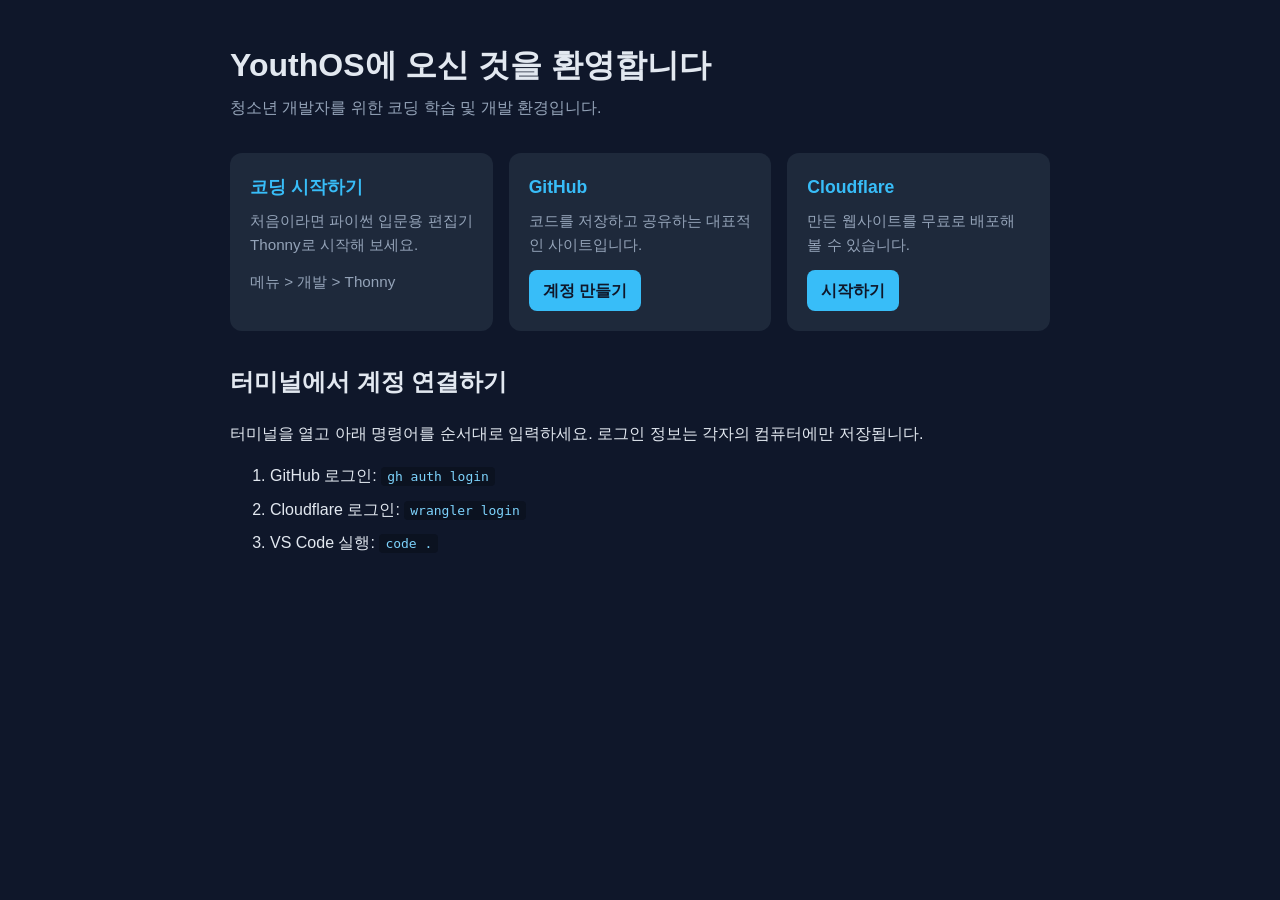
==== config/includes.chroot/usr/share/youthos/welcome.html @ 97ee7eb9 "YouthOS 초기 구성: live-build 설정, 패키지 목록, 환영 화면, ISO 빌드 워크플로 Co-Authored-By: Claude Sonnet 5.5 <noreply@" ====
<!doctype html>
<html lang="ko">
<head>
<meta charset="utf-8">
<meta name="viewport" content="width=device-width, initial-scale=1">
<title>YouthOS 시작하기</title>
<style>
  :root { --bg:#0f172a; --card:#1e293b; --text:#e2e8f0; --accent:#38bdf8; --muted:#94a3b8; }
  * { box-sizing: border-box; }
  body { margin:0; padding:40px 20px; background:var(--bg); color:var(--text);
         font-family:"Noto Sans CJK KR","Noto Sans KR",sans-serif; line-height:1.6; }
  main { max-width:820px; margin:0 auto; }
  h1 { font-size:2rem; margin:0 0 4px; }
  p.sub { color:var(--muted); margin:0 0 32px; }
  .grid { display:grid; grid-template-columns:repeat(auto-fit,minmax(240px,1fr)); gap:16px; }
  .card { background:var(--card); border-radius:12px; padding:20px; }
  .card h2 { margin:0 0 8px; font-size:1.1rem; color:var(--accent); }
  .card p { margin:0 0 12px; color:var(--muted); font-size:.95rem; }
  a.btn { display:inline-block; padding:8px 14px; border-radius:8px; background:var(--accent);
          color:#0f172a; text-decoration:none; font-weight:600; }
  code { background:#0b1220; padding:2px 6px; border-radius:4px; color:#7dd3fc; }
  section { margin-top:32px; }
  li { margin-bottom:8px; }
</style>
</head>
<body>
<main>
  <h1>YouthOS에 오신 것을 환영합니다</h1>
  <p class="sub">청소년 개발자를 위한 코딩 학습 및 개발 환경입니다.</p>

  <div class="grid">
    <div class="card">
      <h2>코딩 시작하기</h2>
      <p>처음이라면 파이썬 입문용 편집기 Thonny로 시작해 보세요.</p>
      <p>메뉴 &gt; 개발 &gt; Thonny</p>
    </div>
    <div class="card">
      <h2>GitHub</h2>
      <p>코드를 저장하고 공유하는 대표적인 사이트입니다.</p>
      <a class="btn" href="https://github.com/signup">계정 만들기</a>
    </div>
    <div class="card">
      <h2>Cloudflare</h2>
      <p>만든 웹사이트를 무료로 배포해 볼 수 있습니다.</p>
      <a class="btn" href="https://dash.cloudflare.com/sign-up">시작하기</a>
    </div>
  </div>

  <section>
    <h2>터미널에서 계정 연결하기</h2>
    <p>터미널을 열고 아래 명령어를 순서대로 입력하세요. 로그인 정보는 각자의 컴퓨터에만 저장됩니다.</p>
    <ol>
      <li>GitHub 로그인: <code>gh auth login</code></li>
      <li>Cloudflare 로그인: <code>wrangler login</code></li>
      <li>VS Code 실행: <code>code .</code></li>
    </ol>
  </section>
</main>
</body>
</html>
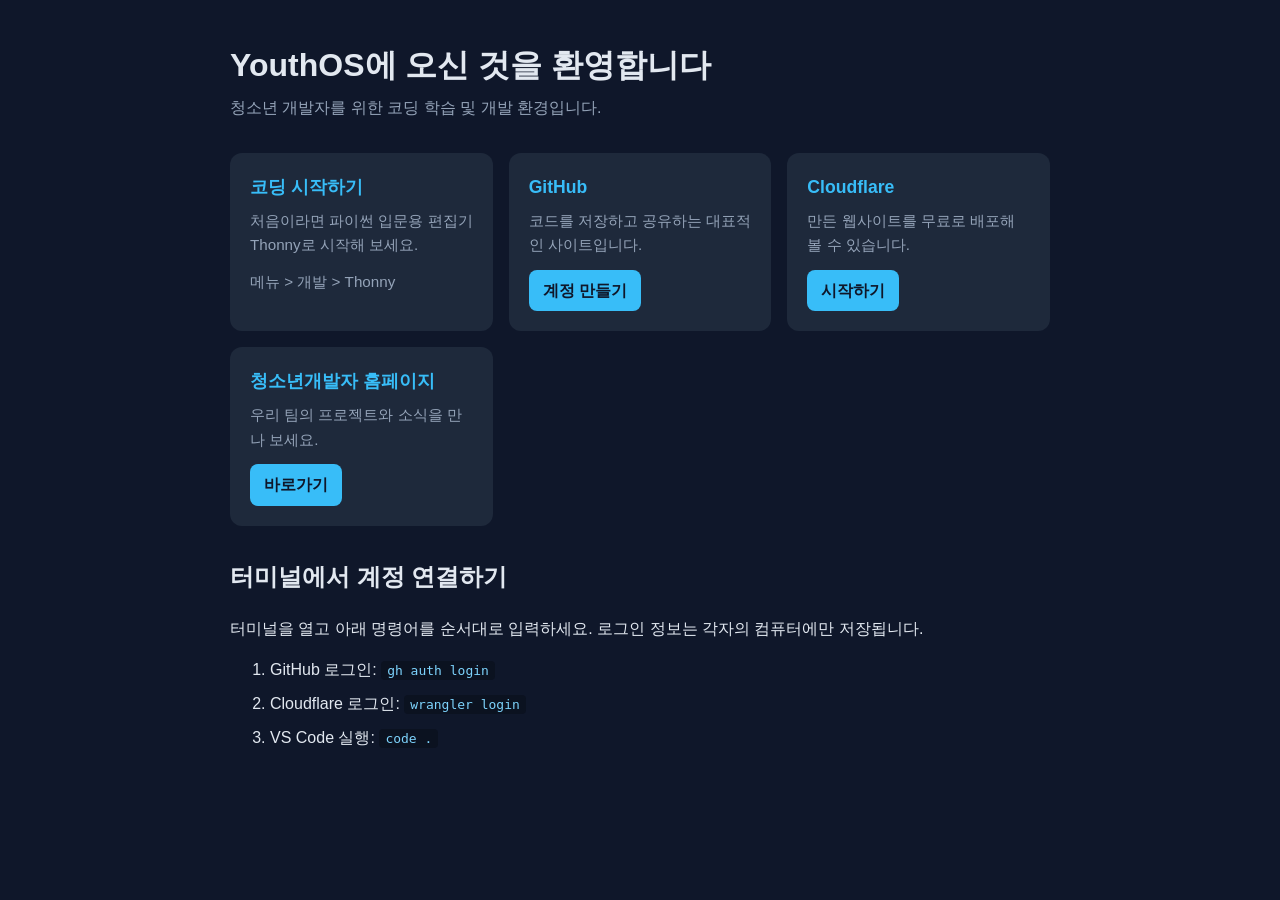
==== commit 52c0bc9d: "청소년개발자 홈페이지 바로가기 추가 (앱 메뉴, 바탕화면, 북마크, 환영 화면) Co-Authored-By: Claude Sonnet 5.5 <noreply@anthropic.co" ====
--- a/config/includes.chroot/usr/share/youthos/welcome.html
+++ b/config/includes.chroot/usr/share/youthos/welcome.html
@@ -44,6 +44,11 @@
       <p>만든 웹사이트를 무료로 배포해 볼 수 있습니다.</p>
       <a class="btn" href="https://dash.cloudflare.com/sign-up">시작하기</a>
     </div>
+    <div class="card">
+      <h2>청소년개발자 홈페이지</h2>
+      <p>우리 팀의 프로젝트와 소식을 만나 보세요.</p>
+      <a class="btn" href="https://youthdeveloping.github.io">바로가기</a>
+    </div>
   </div>
 
   <section>
